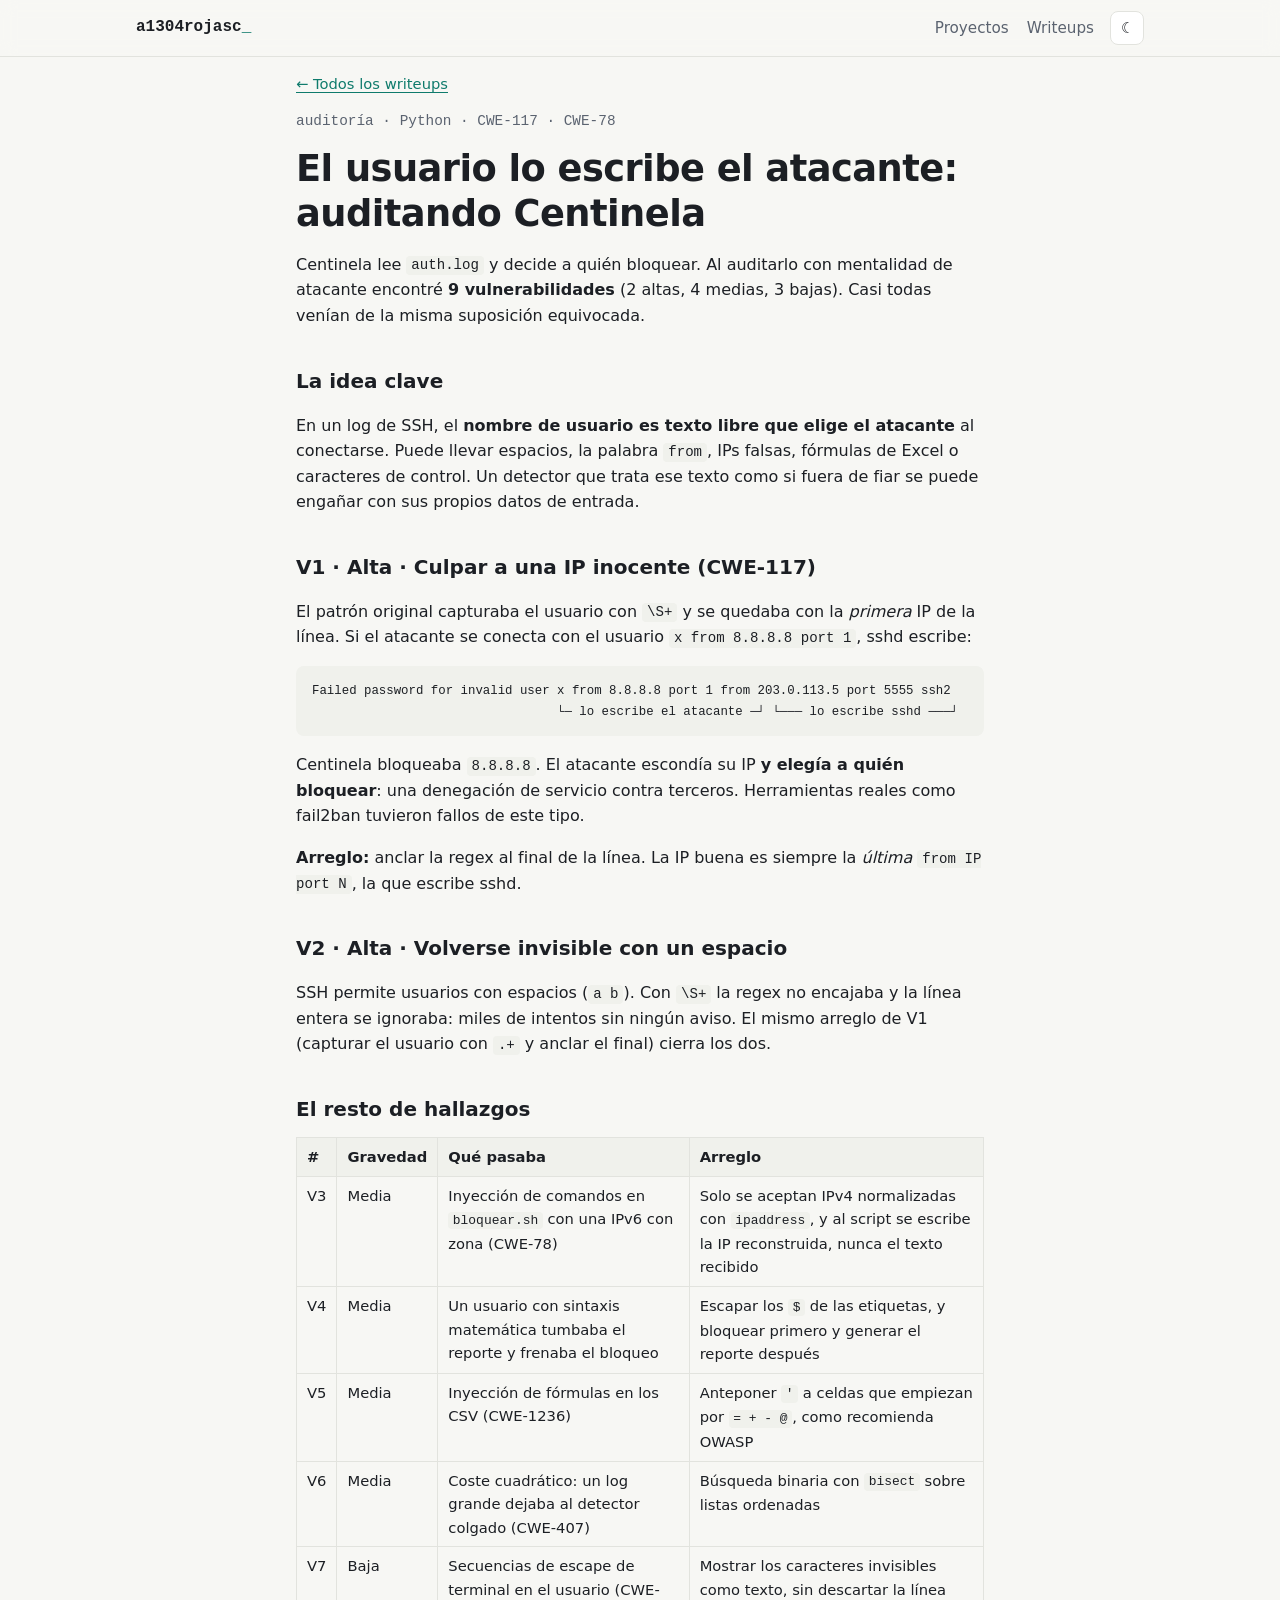
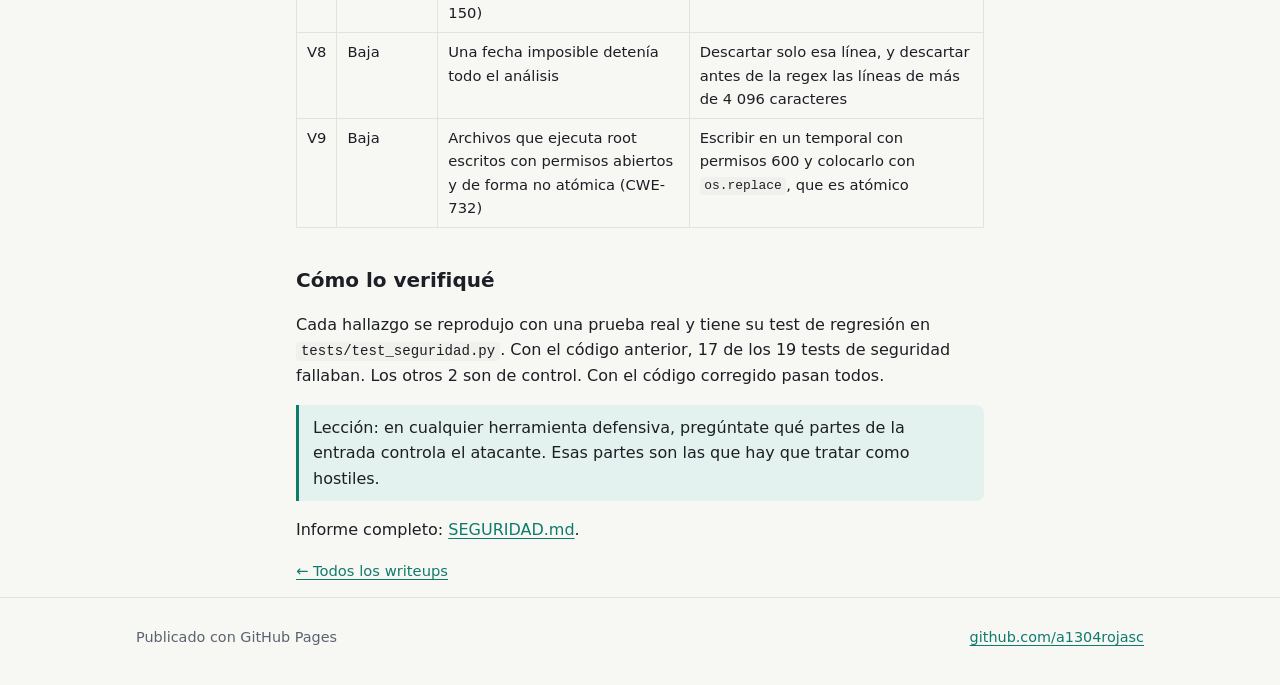
==== writeups/centinela-auditoria.html @ 905fb69a "Portafolio: proyectos, figuras interactivas y writeups Co-Authored-By: Claude Opus 5.5 <noreply@anth" ====
<!doctype html>
<html lang="es">
<head>
<meta charset="utf-8">
<meta name="viewport" content="width=device-width, initial-scale=1">
<title>El usuario lo escribe el atacante: auditando Centinela</title>
<link rel="stylesheet" href="../assets/style.css">
<script src="../assets/main.js"></script>
</head>
<body>
<header class="top">
  <div class="wrap">
    <a class="brand" href="../">a1304rojasc<span>_</span></a>
    <nav><a href="../#proyectos">Proyectos</a><a href="../#writeups">Writeups</a></nav>
    <button class="theme" type="button" aria-label="Cambiar tema">☾</button>
  </div>
</header>
<main>
<article class="wrap narrow">
<p class="back"><a href="../#writeups">← Todos los writeups</a></p>
<p class="meta">auditoría · Python · CWE-117 · CWE-78</p>
<h1>El usuario lo escribe el atacante: auditando Centinela</h1>
<p>Centinela lee <code>auth.log</code> y decide a quién bloquear. Al auditarlo con mentalidad de atacante encontré <strong>9 vulnerabilidades</strong> (2 altas, 4 medias, 3 bajas). Casi todas venían de la misma suposición equivocada.</p>

<h2>La idea clave</h2>
<p>En un log de SSH, el <strong>nombre de usuario es texto libre que elige el atacante</strong> al conectarse. Puede llevar espacios, la palabra <code>from</code>, IPs falsas, fórmulas de Excel o caracteres de control. Un detector que trata ese texto como si fuera de fiar se puede engañar con sus propios datos de entrada.</p>

<h2>V1 · Alta · Culpar a una IP inocente (CWE-117)</h2>
<p>El patrón original capturaba el usuario con <code>\S+</code> y se quedaba con la <em>primera</em> IP de la línea. Si el atacante se conecta con el usuario <code>x from 8.8.8.8 port 1</code>, sshd escribe:</p>
<pre><code>Failed password for invalid user x from 8.8.8.8 port 1 from 203.0.113.5 port 5555 ssh2
                                 └─ lo escribe el atacante ─┘ └─── lo escribe sshd ───┘</code></pre>
<p>Centinela bloqueaba <code>8.8.8.8</code>. El atacante escondía su IP <strong>y elegía a quién bloquear</strong>: una denegación de servicio contra terceros. Herramientas reales como fail2ban tuvieron fallos de este tipo.</p>
<p><strong>Arreglo:</strong> anclar la regex al final de la línea. La IP buena es siempre la <em>última</em> <code>from IP port N</code>, la que escribe sshd.</p>

<h2>V2 · Alta · Volverse invisible con un espacio</h2>
<p>SSH permite usuarios con espacios (<code>a b</code>). Con <code>\S+</code> la regex no encajaba y la línea entera se ignoraba: miles de intentos sin ningún aviso. El mismo arreglo de V1 (capturar el usuario con <code>.+</code> y anclar el final) cierra los dos.</p>

<h2>El resto de hallazgos</h2>
<table>
<tr><th>#</th><th>Gravedad</th><th>Qué pasaba</th><th>Arreglo</th></tr>
<tr><td>V3</td><td>Media</td><td>Inyección de comandos en <code>bloquear.sh</code> con una IPv6 con zona (CWE-78)</td><td>Solo se aceptan IPv4 normalizadas con <code>ipaddress</code>, y al script se escribe la IP reconstruida, nunca el texto recibido</td></tr>
<tr><td>V4</td><td>Media</td><td>Un usuario con sintaxis matemática tumbaba el reporte y frenaba el bloqueo</td><td>Escapar los <code>$</code> de las etiquetas, y bloquear primero y generar el reporte después</td></tr>
<tr><td>V5</td><td>Media</td><td>Inyección de fórmulas en los CSV (CWE-1236)</td><td>Anteponer <code>'</code> a celdas que empiezan por <code>= + - @</code>, como recomienda OWASP</td></tr>
<tr><td>V6</td><td>Media</td><td>Coste cuadrático: un log grande dejaba al detector colgado (CWE-407)</td><td>Búsqueda binaria con <code>bisect</code> sobre listas ordenadas</td></tr>
<tr><td>V7</td><td>Baja</td><td>Secuencias de escape de terminal en el usuario (CWE-150)</td><td>Mostrar los caracteres invisibles como texto, sin descartar la línea</td></tr>
<tr><td>V8</td><td>Baja</td><td>Una fecha imposible detenía todo el análisis</td><td>Descartar solo esa línea, y descartar antes de la regex las líneas de más de 4 096 caracteres</td></tr>
<tr><td>V9</td><td>Baja</td><td>Archivos que ejecuta root escritos con permisos abiertos y de forma no atómica (CWE-732)</td><td>Escribir en un temporal con permisos 600 y colocarlo con <code>os.replace</code>, que es atómico</td></tr>
</table>

<h2>Cómo lo verifiqué</h2>
<p>Cada hallazgo se reprodujo con una prueba real y tiene su test de regresión en <code>tests/test_seguridad.py</code>. Con el código anterior, 17 de los 19 tests de seguridad fallaban. Los otros 2 son de control. Con el código corregido pasan todos.</p>
<div class="note">Lección: en cualquier herramienta defensiva, pregúntate qué partes de la entrada controla el atacante. Esas partes son las que hay que tratar como hostiles.</div>
<p>Informe completo: <a href="https://github.com/a1304rojasc/centinela/blob/main/SEGURIDAD.md">SEGURIDAD.md</a>.</p>

<p class="back"><a href="../#writeups">← Todos los writeups</a></p>
</article>
</main>
<footer><div class="wrap"><span>Publicado con GitHub Pages</span><a href="https://github.com/a1304rojasc">github.com/a1304rojasc</a></div></footer>
</body>
</html>
---- assets/style.css ----
:root {
  --bg: #f7f7f4;
  --surface: #ffffff;
  --text: #1c1f24;
  --muted: #5b6370;
  --line: #e2e3de;
  --accent: #0f7b6c;
  --accent-soft: #e3f2ef;
  --code-bg: #f0f1ec;
  --shadow: 0 1px 2px rgba(0, 0, 0, .04), 0 4px 16px rgba(0, 0, 0, .04);
  --mono: ui-monospace, "SF Mono", "JetBrains Mono", Menlo, Consolas, monospace;
  --sans: system-ui, -apple-system, "Segoe UI", Roboto, "Helvetica Neue", Arial, sans-serif;
  color-scheme: light;
}
@media (prefers-color-scheme: dark) {
  :root:not([data-theme="light"]) {
    --bg: #0e1116; --surface: #161a21; --text: #e6e8eb; --muted: #9aa3ae;
    --line: #262c35; --accent: #3fc1a8; --accent-soft: #15302b; --code-bg: #1c2129;
    --shadow: none; color-scheme: dark;
  }
}
:root[data-theme="dark"] {
  --bg: #0e1116; --surface: #161a21; --text: #e6e8eb; --muted: #9aa3ae;
  --line: #262c35; --accent: #3fc1a8; --accent-soft: #15302b; --code-bg: #1c2129;
  --shadow: none; color-scheme: dark;
}

* { box-sizing: border-box; }
html { scroll-behavior: smooth; }
body {
  margin: 0; background: var(--bg); color: var(--text);
  font: 16px/1.6 var(--sans); -webkit-font-smoothing: antialiased;
}
a { color: var(--accent); text-underline-offset: 3px; }
img { max-width: 100%; height: auto; display: block; }
code, pre { font-family: var(--mono); font-size: .88em; }
code { background: var(--code-bg); padding: .1em .35em; border-radius: 4px; }
pre { background: var(--code-bg); padding: 14px 16px; border-radius: 8px; overflow-x: auto; line-height: 1.5; }
pre code { background: none; padding: 0; }

.wrap { max-width: 1040px; margin: 0 auto; padding: 0 16px; }
.narrow { max-width: 720px; }

/* header */
.top { position: sticky; top: 0; z-index: 10; background: color-mix(in srgb, var(--bg) 88%, transparent);
  backdrop-filter: blur(8px); border-bottom: 1px solid var(--line); }
.top .wrap { display: flex; align-items: center; gap: 16px; height: 56px; }
.brand { font-family: var(--mono); font-weight: 600; color: var(--text); text-decoration: none; }
.brand span { color: var(--accent); }
.top nav { margin-left: auto; display: flex; gap: 18px; }
.top nav a { color: var(--muted); text-decoration: none; font-size: .95rem; }
.top nav a:hover { color: var(--text); }
.theme { border: 1px solid var(--line); background: var(--surface); color: var(--text);
  border-radius: 8px; width: 34px; height: 34px; cursor: pointer; font-size: 15px; }
@media (max-width: 600px) { .top nav { gap: 12px; } .top nav a.hide-sm { display: none; } }

/* hero */
.hero { padding: 72px 0 48px; }
.eyebrow { font-family: var(--mono); color: var(--accent); font-size: .85rem; letter-spacing: .04em; margin: 0 0 12px; }
.hero h1 { font-size: clamp(2rem, 5vw, 3rem); line-height: 1.12; margin: 0 0 16px; letter-spacing: -.02em; max-width: 15em; text-wrap: balance; }
.hero p.lead { font-size: 1.15rem; color: var(--muted); max-width: 640px; margin: 0 0 24px; }
.btns { display: flex; flex-wrap: wrap; gap: 10px; }
.btn { display: inline-block; padding: 9px 16px; border-radius: 8px; text-decoration: none; font-weight: 500;
  border: 1px solid var(--line); color: var(--text); background: var(--surface); }
.btn.primary { background: var(--accent); border-color: var(--accent); color: #fff; }
:root[data-theme="dark"] .btn.primary { color: #06201b; }
@media (prefers-color-scheme: dark) { :root:not([data-theme="light"]) .btn.primary { color: #06201b; } }
.skills { display: flex; flex-wrap: wrap; gap: 8px; margin-top: 28px; padding: 0; list-style: none; }
.skills li { font-family: var(--mono); font-size: .8rem; color: var(--muted); border: 1px solid var(--line);
  padding: 3px 10px; border-radius: 999px; }

/* sections */
section { padding: 40px 0; }
section > .wrap > h2 { font-size: 1.5rem; margin: 0 0 6px; letter-spacing: -.01em; }
.sub { color: var(--muted); margin: 0 0 24px; }

/* cards */
.grid { display: grid; gap: 16px; grid-template-columns: repeat(auto-fill, minmax(290px, 1fr)); }
.card { background: var(--surface); border: 1px solid var(--line); border-radius: 12px; padding: 20px;
  box-shadow: var(--shadow); display: flex; flex-direction: column; }
.card h3 { margin: 0 0 6px; font-size: 1.1rem; }
.card p { margin: 0 0 14px; color: var(--muted); font-size: .95rem; }
.card .tags { display: flex; flex-wrap: wrap; gap: 6px; margin: 0 0 14px; padding: 0; list-style: none; }
.card .tags li { font-family: var(--mono); font-size: .72rem; background: var(--accent-soft); color: var(--accent);
  padding: 2px 8px; border-radius: 4px; }
.card .links { margin-top: auto; display: flex; gap: 14px; font-size: .92rem; }
.card.feature { grid-column: 1 / -1; display: grid; grid-template-columns: 1.1fr 1fr; gap: 24px; align-items: center; }
.card.feature img { border-radius: 8px; border: 1px solid var(--line); }
@media (max-width: 760px) { .card.feature { grid-template-columns: 1fr; } }
.stat { font-family: var(--mono); font-size: .8rem; color: var(--muted); margin: 0 0 14px; }

/* figuras */
.fig-grid { display: grid; gap: 12px; grid-template-columns: repeat(auto-fill, minmax(220px, 1fr)); }
.fig { display: block; text-decoration: none; color: var(--text); background: var(--surface);
  border: 1px solid var(--line); border-radius: 12px; padding: 16px; transition: border-color .15s; }
.fig:hover { border-color: var(--accent); }
.fig .ico { font-family: var(--mono); color: var(--accent); font-size: .8rem; }
.fig h3 { margin: 6px 0 4px; font-size: 1rem; }
.fig p { margin: 0; color: var(--muted); font-size: .88rem; }

/* writeups */
.list { list-style: none; padding: 0; margin: 0; border-top: 1px solid var(--line); }
.list li { border-bottom: 1px solid var(--line); }
.list a { display: flex; gap: 16px; align-items: baseline; padding: 14px 0; text-decoration: none; color: var(--text); }
.list a:hover h3 { color: var(--accent); }
.list .cat { font-family: var(--mono); font-size: .75rem; color: var(--muted); min-width: 110px; }
.list h3 { margin: 0; font-size: 1rem; font-weight: 600; }
.list p { margin: 2px 0 0; color: var(--muted); font-size: .9rem; }
@media (max-width: 600px) { .list a { flex-direction: column; gap: 2px; } }

/* article */
article { padding: 48px 0 64px; }
article h1 { font-size: clamp(1.7rem, 4vw, 2.3rem); line-height: 1.2; margin: 8px 0 12px; letter-spacing: -.015em; }
article h2 { font-size: 1.25rem; margin: 36px 0 10px; }
article .meta { color: var(--muted); font-size: .9rem; font-family: var(--mono); }
article table { border-collapse: collapse; width: 100%; font-size: .92rem; margin: 12px 0; display: block; overflow-x: auto; }
article th, article td { border: 1px solid var(--line); padding: 7px 10px; text-align: left; vertical-align: top; }
article th { background: var(--code-bg); }
.note { border-left: 3px solid var(--accent); background: var(--accent-soft); padding: 10px 14px; border-radius: 0 8px 8px 0; margin: 16px 0; }
.back { font-size: .92rem; }

footer { border-top: 1px solid var(--line); padding: 28px 0 40px; color: var(--muted); font-size: .9rem; }
footer .wrap { display: flex; flex-wrap: wrap; gap: 12px; justify-content: space-between; }
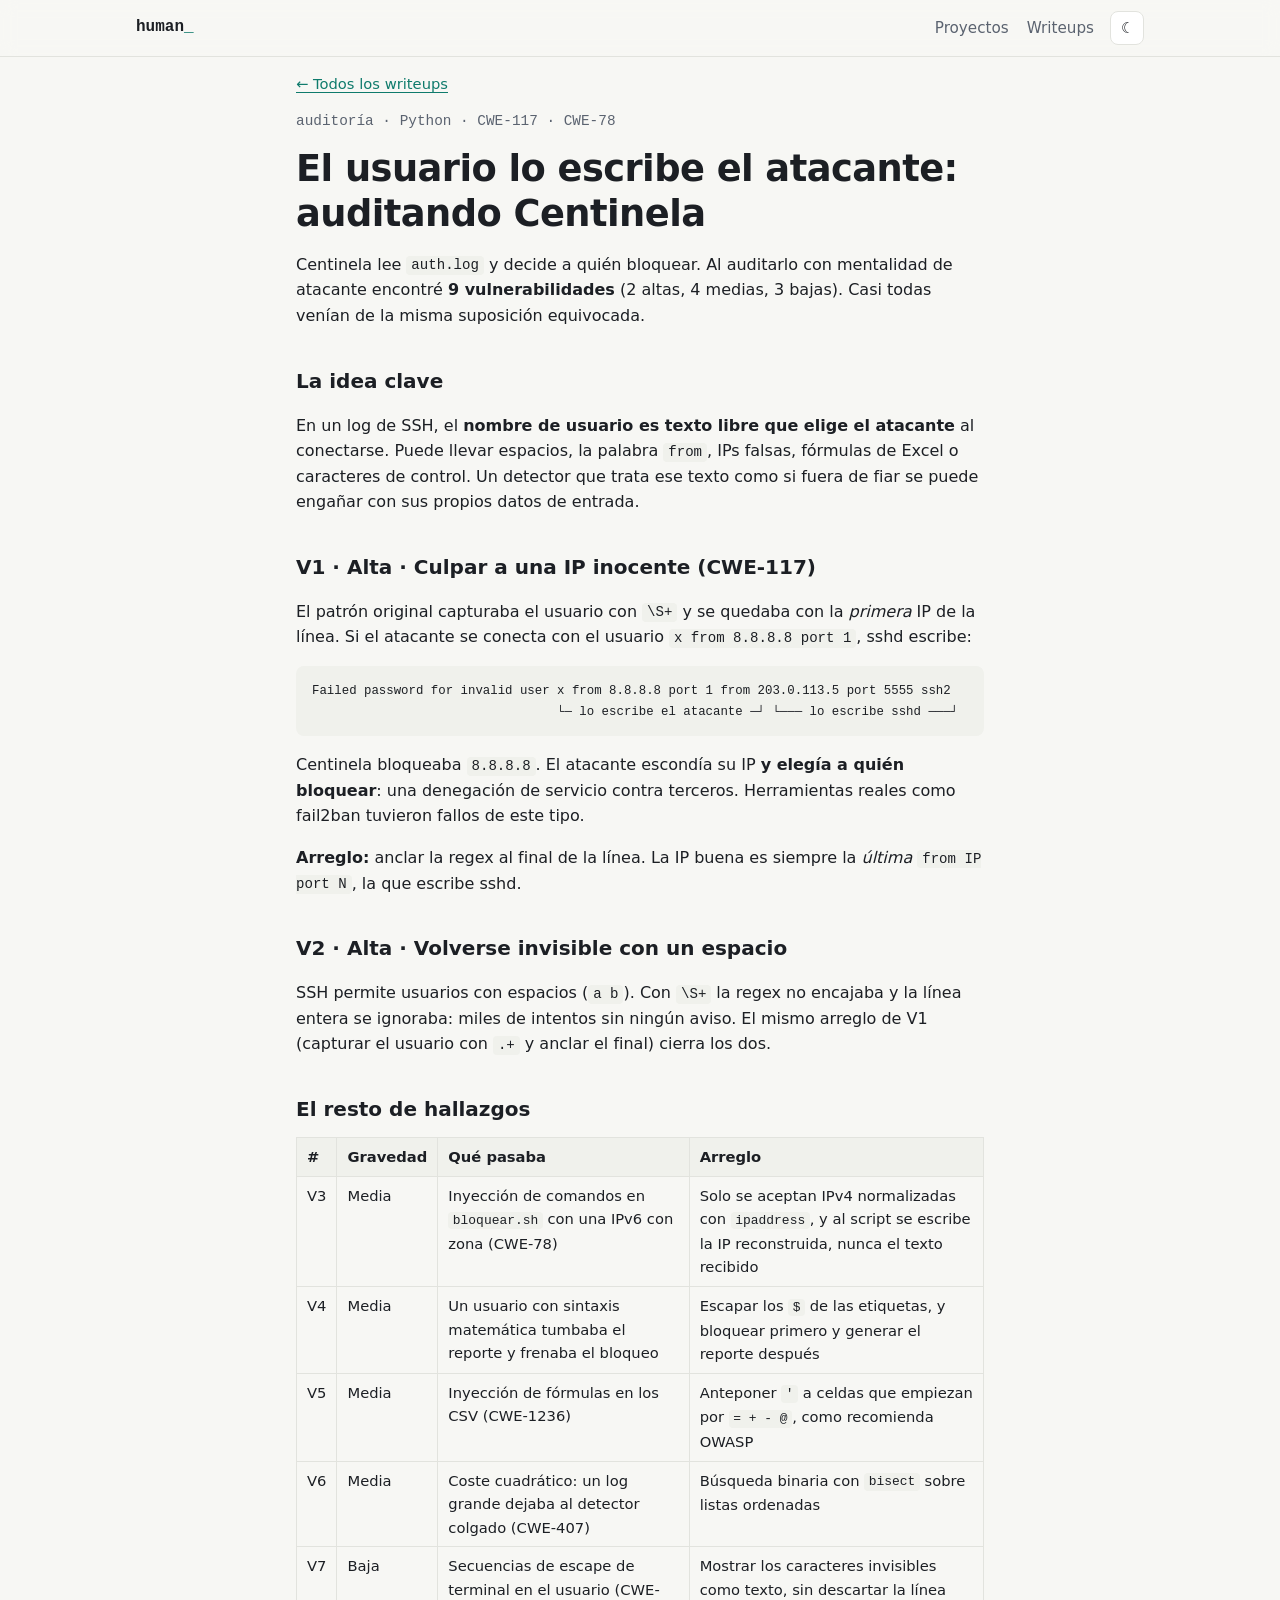
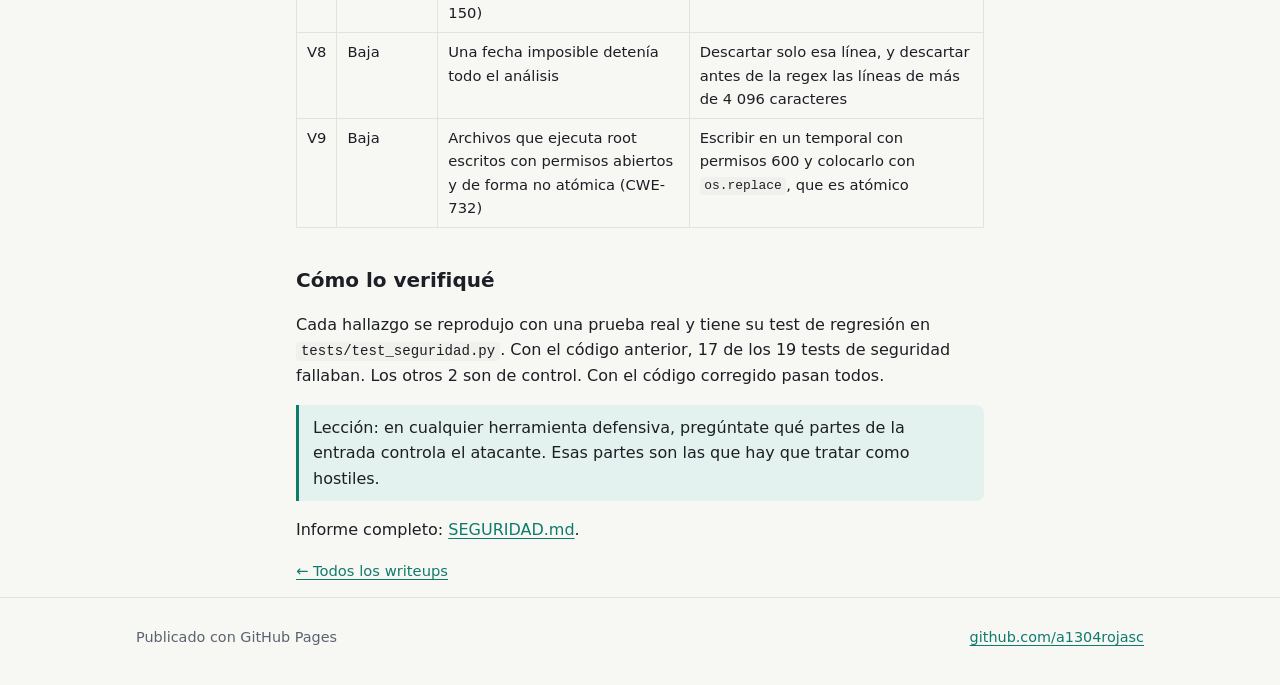
==== commit 085698f0: "Portada: nombre Human resaltado Co-Authored-By: Claude Opus 5.5 <noreply@anthropic.com> Claude-Sessi" ====
--- a/writeups/centinela-auditoria.html
+++ b/writeups/centinela-auditoria.html
@@ -10,7 +10,7 @@
 <body>
 <header class="top">
   <div class="wrap">
-    <a class="brand" href="../">a1304rojasc<span>_</span></a>
+    <a class="brand" href="../">human<span>_</span></a>
     <nav><a href="../#proyectos">Proyectos</a><a href="../#writeups">Writeups</a></nav>
     <button class="theme" type="button" aria-label="Cambiar tema">☾</button>
   </div>
--- a/assets/style.css
+++ b/assets/style.css
@@ -57,6 +57,12 @@
 /* hero */
 .hero { padding: 72px 0 48px; }
 .eyebrow { font-family: var(--mono); color: var(--accent); font-size: .85rem; letter-spacing: .04em; margin: 0 0 12px; }
+.nombre { font-family: var(--mono); font-weight: 700; font-size: clamp(2.6rem, 9vw, 4.5rem); line-height: 1;
+  letter-spacing: -.03em; margin: 0 0 18px; color: var(--accent);
+  background: linear-gradient(transparent 62%, var(--accent-soft) 62%); display: inline-block; padding: 0 .08em; }
+.nombre span { animation: cursor 1.1s steps(1) infinite; }
+@keyframes cursor { 50% { opacity: 0; } }
+@media (prefers-reduced-motion: reduce) { .nombre span { animation: none; } }
 .hero h1 { font-size: clamp(2rem, 5vw, 3rem); line-height: 1.12; margin: 0 0 16px; letter-spacing: -.02em; max-width: 15em; text-wrap: balance; }
 .hero p.lead { font-size: 1.15rem; color: var(--muted); max-width: 640px; margin: 0 0 24px; }
 .btns { display: flex; flex-wrap: wrap; gap: 10px; }
